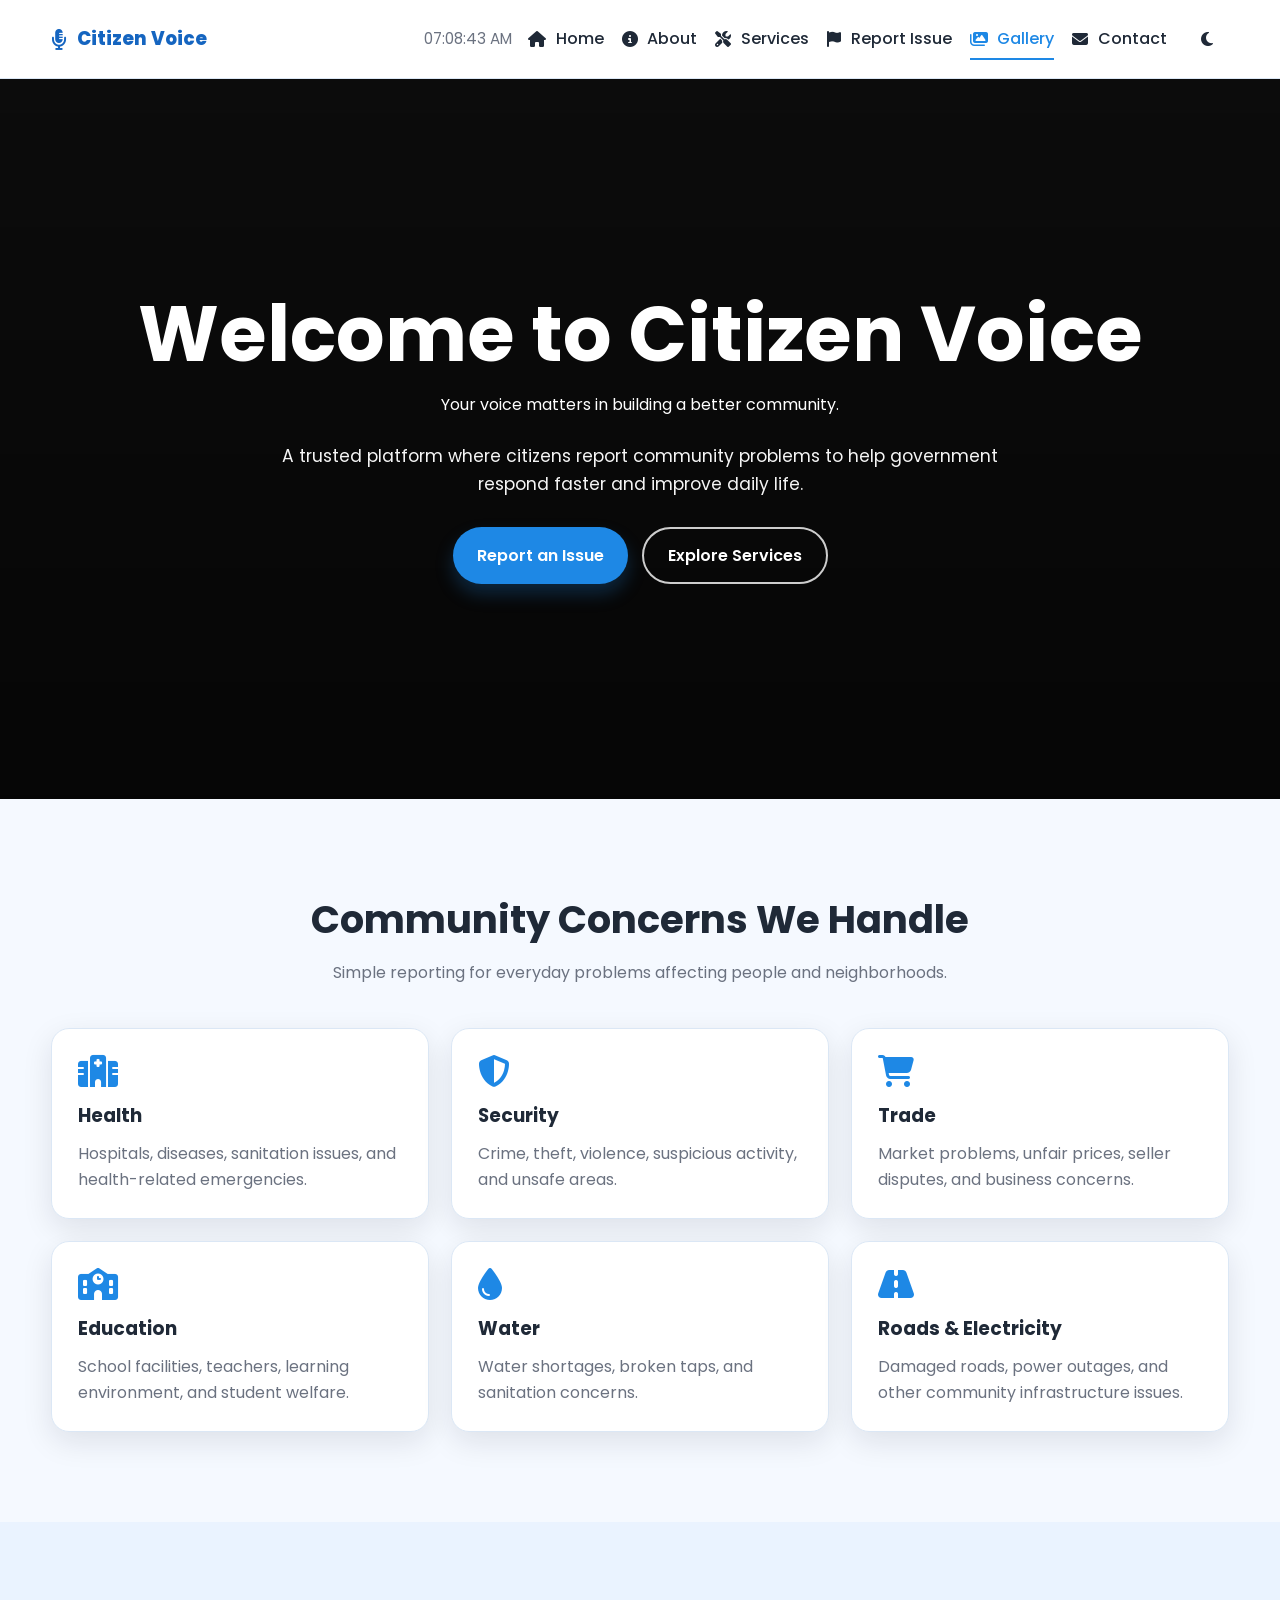
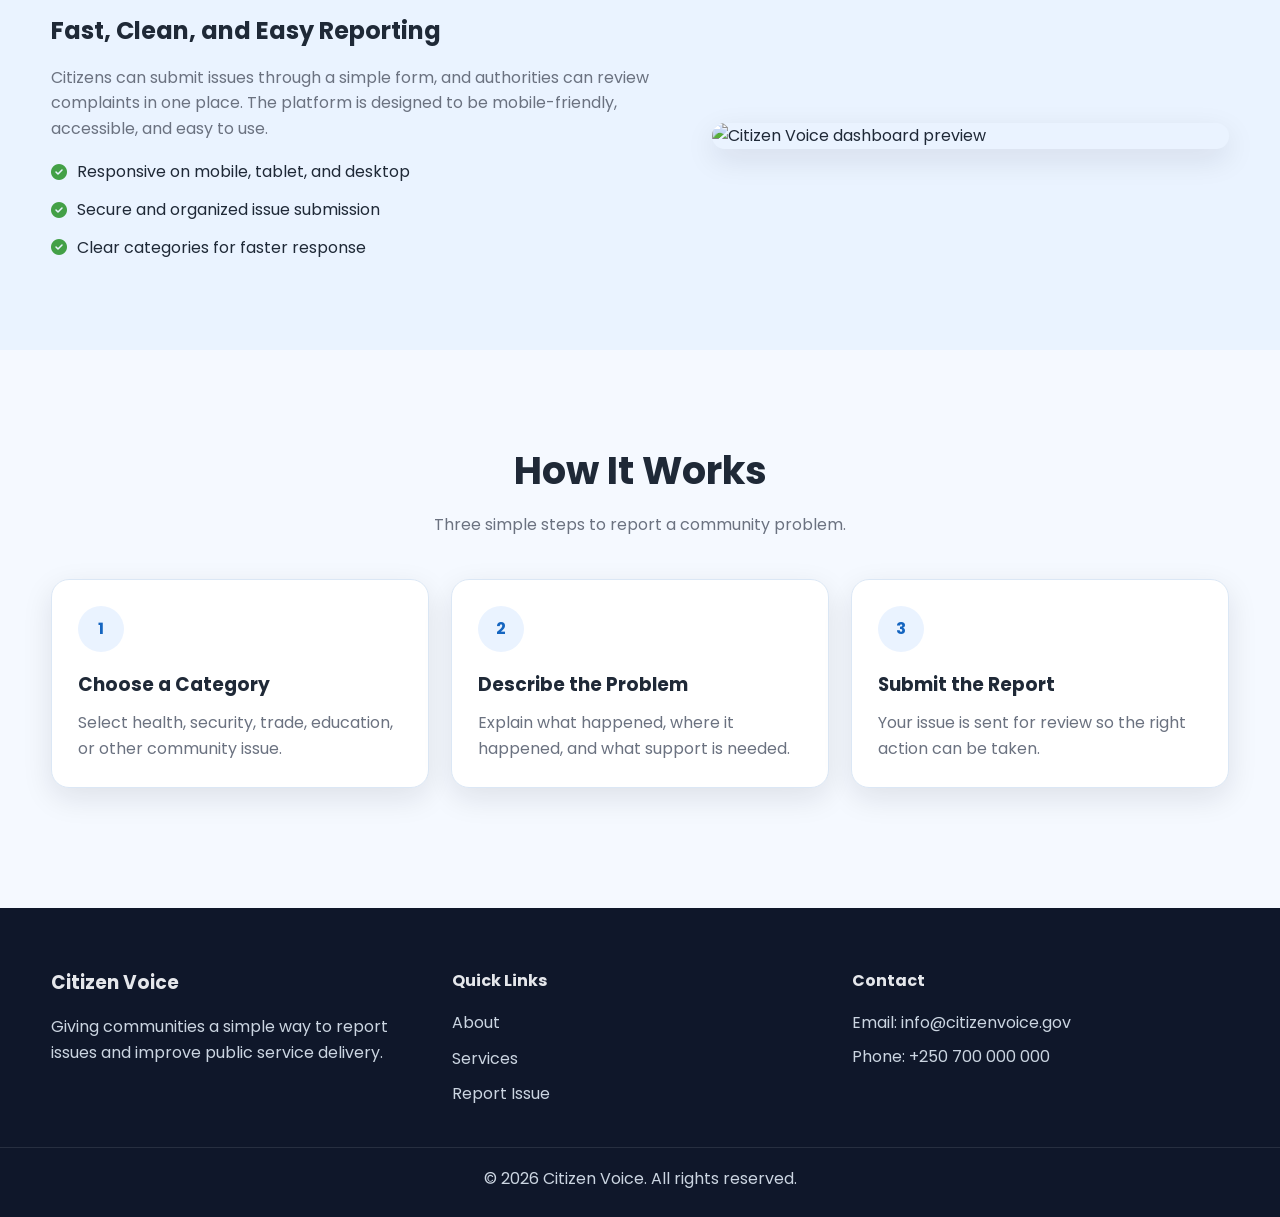
==== index.html @ 21f54de3 "Add files via upload" ====
<!DOCTYPE html>
<html lang="en">
<head>
  <meta charset="UTF-8" />
  <meta name="viewport" content="width=device-width, initial-scale=1.0" />
  <title>Citizen Voice | Home</title>
  <link rel="stylesheet" href="style.css" />
  <link rel="preconnect" href="https://fonts.googleapis.com">
  <link rel="preconnect" href="https://fonts.gstatic.com" crossorigin>
  <link href="https://fonts.googleapis.com/css2?family=Poppins:wght@300;400;500;600;700;800&display=swap" rel="stylesheet">
  <link rel="stylesheet" href="https://cdnjs.cloudflare.com/ajax/libs/font-awesome/6.5.0/css/all.min.css">
</head>
<body>
  <header class="header">
    <div class="container nav-container">
      <a href="index.html" class="logo">
        <i class="fa-solid fa-microphone-lines"></i>
        Citizen Voice
      </a>

      <button class="menu-toggle" id="menuToggle" aria-label="Toggle navigation">
        <i class="fa-solid fa-bars"></i>
      </button>
<span class="nav-time" id="navTime"></span>
      <nav class="nav" id="navMenu">
  <a href="index.html"><i class="fa-solid fa-house"></i> Home</a>
  <a href="about.html"><i class="fa-solid fa-circle-info"></i> About</a>
  <a href="services.html"><i class="fa-solid fa-tools"></i> Services</a>
  <a href="report.html"><i class="fa-solid fa-flag"></i> Report Issue</a>
  <a href="gallery.html" class="active"><i class="fa-solid fa-images"></i> Gallery</a>
  <a href="contact.html"><i class="fa-solid fa-envelope"></i> Contact</a>
  <button class="theme-toggle" id="themeToggle" aria-label="Toggle dark mode">
    <i class="fa-solid fa-moon"></i>
  </button>
</nav>
    </div>
  </header>

  <main>
    <section class="hero">
      <div class="hero-slider">
        <div class="hero-slide active"
             style="background-image: url('https://www.minaloc.gov.rw/fileadmin/_processed_/e/2/csm_Umuganda_2025_01d0dc158d.jpg');"></div>
        <div class="hero-slide"
             style="background-image: url('https://rwandainspirer.com/wp-content/uploads/2025/04/IMG_6413-scaled.jpeg');"></div>
        <div class="hero-slide"
             style="background-image: url('https://yourcommonwealth.org/wp-content/uploads/2025/01/Great-time-to-be-a-young-Rwandan-copy.jpg');"></div>
      </div>
      <div class="hero-overlay"></div>
      <div class="container hero-content fade-in">
        <h1>Welcome to Citizen Voice</h1>
        <p>Your voice matters in building a better community.</p><br>
        <p class="hero-text">
          A trusted platform where citizens report community problems to help government respond faster and improve daily life.
        </p>
        <div class="hero-actions">
          <a href="report.html" class="btn btn-primary">Report an Issue</a>
          <a href="services.html" class="btn btn-secondary">Explore Services</a>
        </div>
      </div>
    </section>

    <section class="section container fade-in">
      <div class="section-title">
        <h2>Community Concerns We Handle</h2>
        <p>Simple reporting for everyday problems affecting people and neighborhoods.</p>
      </div>

      <div class="cards-grid">
        <div class="card">
          <i class="fa-solid fa-hospital card-icon"></i>
          <h3>Health</h3>
          <p>Hospitals, diseases, sanitation issues, and health-related emergencies.</p>
        </div>

        <div class="card">
          <i class="fa-solid fa-shield-halved card-icon"></i>
          <h3>Security</h3>
          <p>Crime, theft, violence, suspicious activity, and unsafe areas.</p>
        </div>

        <div class="card">
          <i class="fa-solid fa-cart-shopping card-icon"></i>
          <h3>Trade</h3>
          <p>Market problems, unfair prices, seller disputes, and business concerns.</p>
        </div>

        <div class="card">
          <i class="fa-solid fa-school card-icon"></i>
          <h3>Education</h3>
          <p>School facilities, teachers, learning environment, and student welfare.</p>
        </div>

        <div class="card">
          <i class="fa-solid fa-droplet card-icon"></i>
          <h3>Water</h3>
          <p>Water shortages, broken taps, and sanitation concerns.</p>
        </div>

        <div class="card">
          <i class="fa-solid fa-road card-icon"></i>
          <h3>Roads & Electricity</h3>
          <p>Damaged roads, power outages, and other community infrastructure issues.</p>
        </div>
      </div>
    </section>

    <section class="section section-alt">
      <div class="container feature-wrap fade-in">
        <div class="feature-text">
          <h2>Fast, Clean, and Easy Reporting</h2>
          <p>
            Citizens can submit issues through a simple form, and authorities can review complaints in one place.
            The platform is designed to be mobile-friendly, accessible, and easy to use.
          </p>
          <ul class="feature-list">
            <li><i class="fa-solid fa-circle-check"></i> Responsive on mobile, tablet, and desktop</li>
            <li><i class="fa-solid fa-circle-check"></i> Secure and organized issue submission</li>
            <li><i class="fa-solid fa-circle-check"></i> Clear categories for faster response</li>
          </ul>
        </div>
        <div class="feature-image">
          <img src="https://cdn.dribbble.com/userupload/16861343/file/original-7061d10702506fe85c55a72fa9d0c81f.png" alt="Citizen Voice dashboard preview" />
        </div>
      </div>
    </section>

    <section class="section container fade-in">
      <div class="section-title">
        <h2>How It Works</h2>
        <p>Three simple steps to report a community problem.</p>
      </div>

      <div class="steps-grid">
        <div class="step">
          <span>1</span>
          <h3>Choose a Category</h3>
          <p>Select health, security, trade, education, or other community issue.</p>
        </div>
        <div class="step">
          <span>2</span>
          <h3>Describe the Problem</h3>
          <p>Explain what happened, where it happened, and what support is needed.</p>
        </div>
        <div class="step">
          <span>3</span>
          <h3>Submit the Report</h3>
          <p>Your issue is sent for review so the right action can be taken.</p>
        </div>
      </div>
    </section>
  </main>

  <footer class="footer">
    <div class="container footer-grid">
      <div>
        <h3>Citizen Voice</h3>
        <p>Giving communities a simple way to report issues and improve public service delivery.</p>
      </div>
      <div>
        <h4>Quick Links</h4>
        <a href="about.html">About</a>
        <a href="services.html">Services</a>
        <a href="report.html">Report Issue</a>
      </div>
      <div>
        <h4>Contact</h4>
        <p>Email: info@citizenvoice.gov</p>
        <p>Phone: +250 700 000 000</p>
      </div>
    </div>
    <div class="footer-bottom">
      <p>&copy; 2026 Citizen Voice. All rights reserved.</p>
    </div>
  </footer>

  <script src="js/script.js"></script>
</body>
</html>
---- style.css ----
/* =========================
   Citizen Voice - Main CSS
   ========================= */

/* Root variables */
:root {
  --primary: #1e88e5;
  --primary-dark: #1565c0;
  --secondary: #43a047;
  --light: #ffffff;
  --bg: #f5f9ff;
  --bg-alt: #eaf3ff;
  --text: #1f2937;
  --muted: #6b7280;
  --border: #dbe7f5;
  --shadow: 0 10px 30px rgba(15, 23, 42, 0.10);
  --radius: 18px;
  --transition: 0.3s ease;
}

/* Dark mode */
body.dark-mode {
  --light: #0f172a;
  --bg: #111827;
  --bg-alt: #1f2937;
  --text: #e5e7eb;
  --muted: #9ca3af;
  --border: #334155;
  --shadow: 0 12px 28px rgba(0, 0, 0, 0.35);
  background: var(--bg);
  color: var(--text);
}

/* Reset */
* {
  margin: 0;
  padding: 0;
  box-sizing: border-box;
}

html {
  scroll-behavior: smooth;
}

body {
  font-family: 'Poppins', sans-serif;
  line-height: 1.6;
  background: var(--bg);
  color: var(--text);
  transition: background var(--transition), color var(--transition);
}

img {
  max-width: 100%;
  display: block;
}

a {
  text-decoration: none;
  color: inherit;
}

button,
input,
select,
textarea {
  font: inherit;
}

.container {
  width: min(1180px, 92%);
  margin: auto;
}

/* Header & nav */
.header {
  position: sticky;
  top: 0;
  z-index: 1000;
  background: rgba(255,255,255,0.92);
  backdrop-filter: blur(10px);
  border-bottom: 1px solid var(--border);
}

body.dark-mode .header {
  background: rgba(15, 23, 42, 0.92);
}

.nav-container {
  min-height: 78px;
  display: flex;
  align-items: center;
  justify-content: space-between;
  gap: 16px;
}

.logo {
  display: flex;
  align-items: center;
  gap: 10px;
  font-weight: 800;
  color: var(--primary-dark);
  font-size: 1.15rem;
}

.logo i {
  font-size: 1.3rem;
}

.nav {
  display: flex;
  align-items: center;
  gap: 18px;
}

.nav a {
  display: inline-flex;
  align-items: center;
  gap: 0.6rem;
  position: relative;
  font-weight: 500;
  color: var(--text);
  padding: 6px 0;
  transition: color var(--transition);
}

.nav a::after {
  content: "";
  position: absolute;
  left: 0;
  bottom: -2px;
  height: 2px;
  width: 0;
  background: var(--primary);
  transition: width var(--transition);
}

.nav a:hover,
.nav a.active {
  color: var(--primary);
}

.nav a:hover::after,
.nav a.active::after {
  width: 100%;
}

.menu-toggle {
  display: none;
}

.theme-toggle {
  display: inline-flex;
  align-items: center;
  justify-content: center;
  width: 44px;
  height: 44px;
  border: none;
  border-radius: 999px;
  background: transparent;
  color: var(--text);
  cursor: pointer;
  transition: background var(--transition), color var(--transition);
}

.theme-toggle:hover {
  background: rgba(30, 136, 229, 0.08);
}

/* Hero */
.hero {
  position: relative;
  min-height: 80vh;
  display: flex;
  align-items: center;
  overflow: hidden;
  background: #111;
}

.hero-slider {
  position: absolute;
  inset: 0;
  z-index: 1;
}

.hero-slide {
  position: absolute;
  inset: 0;
  background-size: cover;
  background-position: center;
  background-repeat: no-repeat;
  opacity: 0;
  transform: translateX(100%);
  transition: transform 0.85s ease-in-out, opacity 0.85s ease-in-out;
  will-change: transform, opacity;
  z-index: 1;
}

.hero-slide.active {
  opacity: 1;
  transform: translateX(0);
  z-index: 2;
}

.hero-slide.prev {
  opacity: 0;
  transform: translateX(-100%);
  z-index: 1;
}

.hero-overlay {
  position: absolute;
  inset: 0;
  background: linear-gradient(180deg, rgba(0, 0, 0, 0.28), rgba(0, 0, 0, 0.65));
  z-index: 1;
}

.hero-content {
  position: relative;
  z-index: 3;
  text-align: center;
  color: #fff;
  padding: 100px 0;
}

.greeting {
  display: inline-block;
  background: rgba(255,255,255,0.15);
  padding: 8px 16px;
  border-radius: 999px;
  margin-bottom: 18px;
  font-weight: 500;
}

.hero h1 {
  font-size: clamp(2.6rem, 6vw, 5rem);
  line-height: 1.05;
  margin-bottom: 18px;
}

.hero-text {
  max-width: 760px;
  margin: 0 auto 28px;
  font-size: 1.08rem;
  opacity: 0.96;
}

.hero-actions {
  display: flex;
  justify-content: center;
  gap: 14px;
  flex-wrap: wrap;
}

/* Hero images (e.g., in page-hero sections) - full-width, responsive, with cover fit */
/* .hero-image { ... } */
/* .about-image, .services-image, .report-image { ... } */

/* Keep hero slider styles (for index.html) */
.hero-slider {
  position: absolute;
  inset: 0;
}

.hero-slide {
  position: absolute;
  inset: 0;
  width: 100%;
  height: 100%;
  background-size: cover;
  background-position: center;
  background-repeat: no-repeat;
  opacity: 0;
  transition: opacity 1s ease;
}

.hero-slide.active {
  opacity: 1;
}

/* Keep gallery styles (for gallery.html) */
.gallery-grid {
  display: grid;
  grid-template-columns: repeat(3, 1fr);
  gap: 18px;
}

.gallery-item {
  overflow: hidden;
  border-radius: var(--radius);
  box-shadow: var(--shadow);
  transform: translateX(-40px);
  opacity: 0;
  animation: slideInRight 0.8s ease forwards;
  animation-delay: var(--delay, 0s);
}

@keyframes slideInRight {
  from {
    transform: translateX(-40px);
    opacity: 0;
  }
  to {
    transform: translateX(0);
    opacity: 1;
  }
}

.gallery-item img {
  width: 100%;
  height: 100%;
  aspect-ratio: 4 / 3;
  object-fit: cover;
  transition: transform 0.4s ease;
}

.gallery-item:hover img {
  transform: scale(1.05);
}

@keyframes slideIn {
  from {
    transform: translateX(-40px);
    opacity: 0;
  }
  to {
    transform: translateX(0);
    opacity: 1;
  }
}

.real-time {
  font-size: 0.95rem;
  color: var(--muted);
  margin-top: 0.5rem;
}

/* Section images (e.g., in about.html, services.html, report.html) - inline, responsive */
.about-image, .services-image, .report-image {
  width: 100%;
  max-width: 600px; /* Fits within container */
  height: auto;
  object-fit: cover;
  border-radius: 8px;
  margin-bottom: 20px; /* Spacing for text below */
  box-shadow: 0 2px 4px rgba(0, 0, 0, 0.1);
} */

/* Gallery images (e.g., in gallery.html) - grid-friendly, square-ish for uniformity */
.gallery-grid img {
  width: 100%;
  height: 250px; /* Fixed height for grid consistency */
  object-fit: cover;
  border-radius: 8px;
  transition: transform 0.3s ease; /* Adds hover effect matching fade-in */
}

.gallery-grid img:hover {
  transform: scale(1.05); /* Subtle zoom on hover */
}

/* Section styles */
.section {
  padding: 90px 0;
}

.section-alt {
  background: var(--bg-alt);
}

.section-title {
  text-align: center;
  margin-bottom: 42px;
}

.section-title h2 {
  font-size: clamp(1.7rem, 3vw, 2.6rem);
  margin-bottom: 10px;
}

.section-title p {
  color: var(--muted);
}

.cards-grid,
.services-grid {
  display: grid;
  grid-template-columns: repeat(3, 1fr);
  gap: 22px;
}

.card,
.service-card,
.info-box,
.step,
.contact-info,
.form-wrapper {
  background: var(--light);
  border: 1px solid var(--border);
  border-radius: var(--radius);
  box-shadow: var(--shadow);
}

.card,
.service-card,
.step {
  padding: 26px;
  transition: transform var(--transition), box-shadow var(--transition);
}

.card:hover,
.service-card:hover,
.step:hover {
  transform: translateY(-6px);
}

.card-icon,
.service-card i {
  color: var(--primary);
  font-size: 2rem;
  margin-bottom: 14px;
}

.card h3,
.service-card h3,
.step h3 {
  margin-bottom: 10px;
}

.card p,
.service-card p,
.step p,
.feature-text p,
.info-box p,
.contact-info p {
  color: var(--muted);
}

/* Buttons */
.btn {
  display: inline-flex;
  align-items: center;
  justify-content: center;
  gap: 10px;
  border: none;
  border-radius: 999px;
  padding: 14px 24px;
  font-weight: 600;
  cursor: pointer;
  transition: transform var(--transition), background var(--transition), color var(--transition), box-shadow var(--transition);
}

.btn:hover {
  transform: translateY(-2px);
}

.btn-primary {
  background: var(--primary);
  color: white;
  box-shadow: 0 10px 18px rgba(30, 136, 229, 0.25);
}

.btn-primary:hover {
  background: var(--primary-dark);
}

.btn-secondary {
  background: transparent;
  color: #fff;
  border: 2px solid rgba(255,255,255,0.8);
}

.btn-secondary:hover {
  background: #fff;
  color: var(--primary-dark);
}

/* Feature area */
.feature-wrap {
  display: grid;
  grid-template-columns: 1.1fr 0.9fr;
  gap: 30px;
  align-items: center;
}

.feature-wrap.reverse {
  grid-template-columns: 0.9fr 1.1fr;
}

.feature-text h2,
.feature-text h3 {
  margin-bottom: 14px;
}

.feature-image img {
  border-radius: var(--radius);
  box-shadow: var(--shadow);
}

.feature-list {
  list-style: none;
  margin-top: 18px;
  display: grid;
  gap: 12px;
}

.feature-list li {
  display: flex;
  align-items: center;
  gap: 10px;
  color: var(--text);
}

.feature-list i {
  color: var(--secondary);
}

/* Steps */
.steps-grid {
  display: grid;
  grid-template-columns: repeat(3, 1fr);
  gap: 22px;
}

.step span {
  width: 46px;
  height: 46px;
  display: inline-grid;
  place-items: center;
  border-radius: 50%;
  background: var(--bg-alt);
  color: var(--primary-dark);
  font-weight: 700;
  margin-bottom: 18px;
}

/* Page hero */
.page-hero {
  padding: 70px 0;
  background: linear-gradient(135deg, var(--primary), var(--secondary));
  color: white;
  text-align: center;
}

.page-hero h1 {
  font-size: clamp(2.1rem, 4vw, 3.5rem);
  margin-bottom: 10px;
}

.page-hero p {
  max-width: 720px;
  margin: 0 auto;
  opacity: 0.95;
}

/* Two column */
.two-column {
  display: grid;
  grid-template-columns: 1.1fr 0.9fr;
  gap: 30px;
  align-items: start;
}

.info-box {
  padding: 28px;
}

/* Forms */
.form-wrapper {
  display: grid;
  grid-template-columns: 1.2fr 0.8fr;
  gap: 24px;
  padding: 28px;
}

.report-form,
.contact-form {
  display: grid;
  grid-template-columns: repeat(2, 1fr);
  gap: 18px;
}

.form-group {
  display: flex;
  flex-direction: column;
  gap: 8px;
}

.full-width {
  grid-column: 1 / -1;
}

label {
  font-weight: 600;
}

input,
select,
textarea {
  width: 100%;
  border: 1px solid var(--border);
  background: transparent;
  color: var(--text);
  border-radius: 14px;
  padding: 14px 16px;
  outline: none;
  transition: border-color var(--transition), box-shadow var(--transition), transform var(--transition);
}

input:focus,
select:focus,
textarea:focus {
  border-color: var(--primary);
  box-shadow: 0 0 0 4px rgba(30, 136, 229, 0.12);
}

textarea {
  resize: vertical;
  min-height: 150px;
}

.form-message {
  grid-column: 1 / -1;
  font-weight: 600;
  color: var(--secondary);
}

.form-side {
  padding: 12px 6px;
}

/* Gallery */
.gallery-grid {
  display: grid;
  grid-template-columns: repeat(3, 1fr);
  gap: 18px;
}

.gallery-item {
  overflow: hidden;
  border-radius: var(--radius);
  box-shadow: var(--shadow);
}

.gallery-item img {
  width: 100%;
  height: 100%;
  aspect-ratio: 3 / 2;
  object-fit: cover;
  transition: transform 0.4s ease, opacity 0.4s ease;
}

.gallery-item:hover img {
  transform: scale(1.08);
  opacity: 0.92;
}

/* Contact */
.contact-grid {
  display: grid;
  grid-template-columns: 0.85fr 1.15fr;
  gap: 24px;
}

.contact-info {
  padding: 28px;
}

.contact-info i {
  color: var(--primary);
  margin-right: 8px;
}

/* Footer */
.footer {
  background: #0f172a;
  color: #e5e7eb;
  margin-top: 30px;
}

.footer-grid {
  padding: 60px 0 30px;
  display: grid;
  grid-template-columns: repeat(3, 1fr);
  gap: 24px;
}

.footer h3,
.footer h4 {
  margin-bottom: 16px;
}

.footer a {
  display: block;
  color: #cbd5e1;
  margin-bottom: 10px;
  transition: color var(--transition);
}

.footer a:hover {
  color: #fff;
}

.footer p {
  color: #cbd5e1;
  margin-bottom: 8px;
}

.footer-bottom {
  border-top: 1px solid rgba(255,255,255,0.1);
  text-align: center;
  padding: 18px 0;
  color: #cbd5e1;
}

/* Modal */
.modal {
  position: fixed;
  inset: 0;
  background: rgba(15, 23, 42, 0.62);
  display: none;
  place-items: center;
  z-index: 2000;
  padding: 20px;
}

.modal.show {
  display: grid;
}

.modal-content {
  width: min(460px, 100%);
  text-align: center;
  background: var(--light);
  color: var(--text);
  border-radius: var(--radius);
  padding: 32px;
  box-shadow: var(--shadow);
}

.modal-icon {
  font-size: 3rem;
  color: var(--secondary);
  margin-bottom: 16px;
}

.modal-content h3 {
  margin-bottom: 10px;
}

.modal-content p {
  color: var(--muted);
  margin-bottom: 20px;
}

/* Animation */
.fade-in {
  animation: fadeUp 0.8s ease both;
}

@keyframes fadeUp {
  from {
    opacity: 0;
    transform: translateY(18px);
  }
  to {
    opacity: 1;
    transform: translateY(0);
  }
}

/* Responsive */
@media (max-width: 992px) {
  .cards-grid,
  .services-grid,
  .steps-grid,
  .gallery-grid,
  .footer-grid,
  .feature-wrap,
  .feature-wrap.reverse,
  .two-column,
  .form-wrapper,
  .contact-grid {
    grid-template-columns: 1fr 1fr;
  }

  .hero {
    min-height: 78vh;
  }
}

@media (max-width: 768px) {
  .menu-toggle,
  .theme-toggle {
    display: inline-flex;
    align-items: center;
    justify-content: center;
    width: 44px;
    height: 44px;
    border-radius: 50%;
    background: var(--bg-alt);
  }

  .nav {
    position: absolute;
    top: 78px;
    left: 0;
    right: 0;
    flex-direction: column;
    align-items: flex-start;
    gap: 0;
    background: var(--light);
    border-bottom: 1px solid var(--border);
    box-shadow: var(--shadow);
    padding: 12px 0;
    max-height: 0;
    overflow: hidden;
    transition: max-height 0.35s ease;
  }

  .nav.open {
    max-height: 420px;
  }

  .nav a,
  .nav button {
    width: 100%;
    padding: 14px 24px;
  }

  .nav a::after {
    display: none;
  }

  .nav a:hover {
    background: var(--bg-alt);
  }

  .cards-grid,
  .services-grid,
  .steps-grid,
  .gallery-grid,
  .footer-grid,
  .feature-wrap,
  .feature-wrap.reverse,
  .two-column,
  .form-wrapper,
  .contact-grid,
  .report-form,
  .contact-form {
    grid-template-columns: 1fr;
  }

  .hero-content {
    padding: 80px 0;
  }

  .section {
    padding: 70px 0;
  }
}

@media (max-width: 480px) {
  .btn {
    width: 100%;
  }

  .hero-actions {
    flex-direction: column;
    width: 100%;
  }

  .hero-actions .btn {
    width: 100%;
  }

  .container {
    width: min(1180px, 94%);
  }
}

.nav-time {
  margin-left: auto;
  color: var(--muted);
  font-size: 0.95rem;
  white-space: nowrap;
}

@media (max-width: 768px) {
  .nav-time {
    margin: 0 1rem;
  }
}
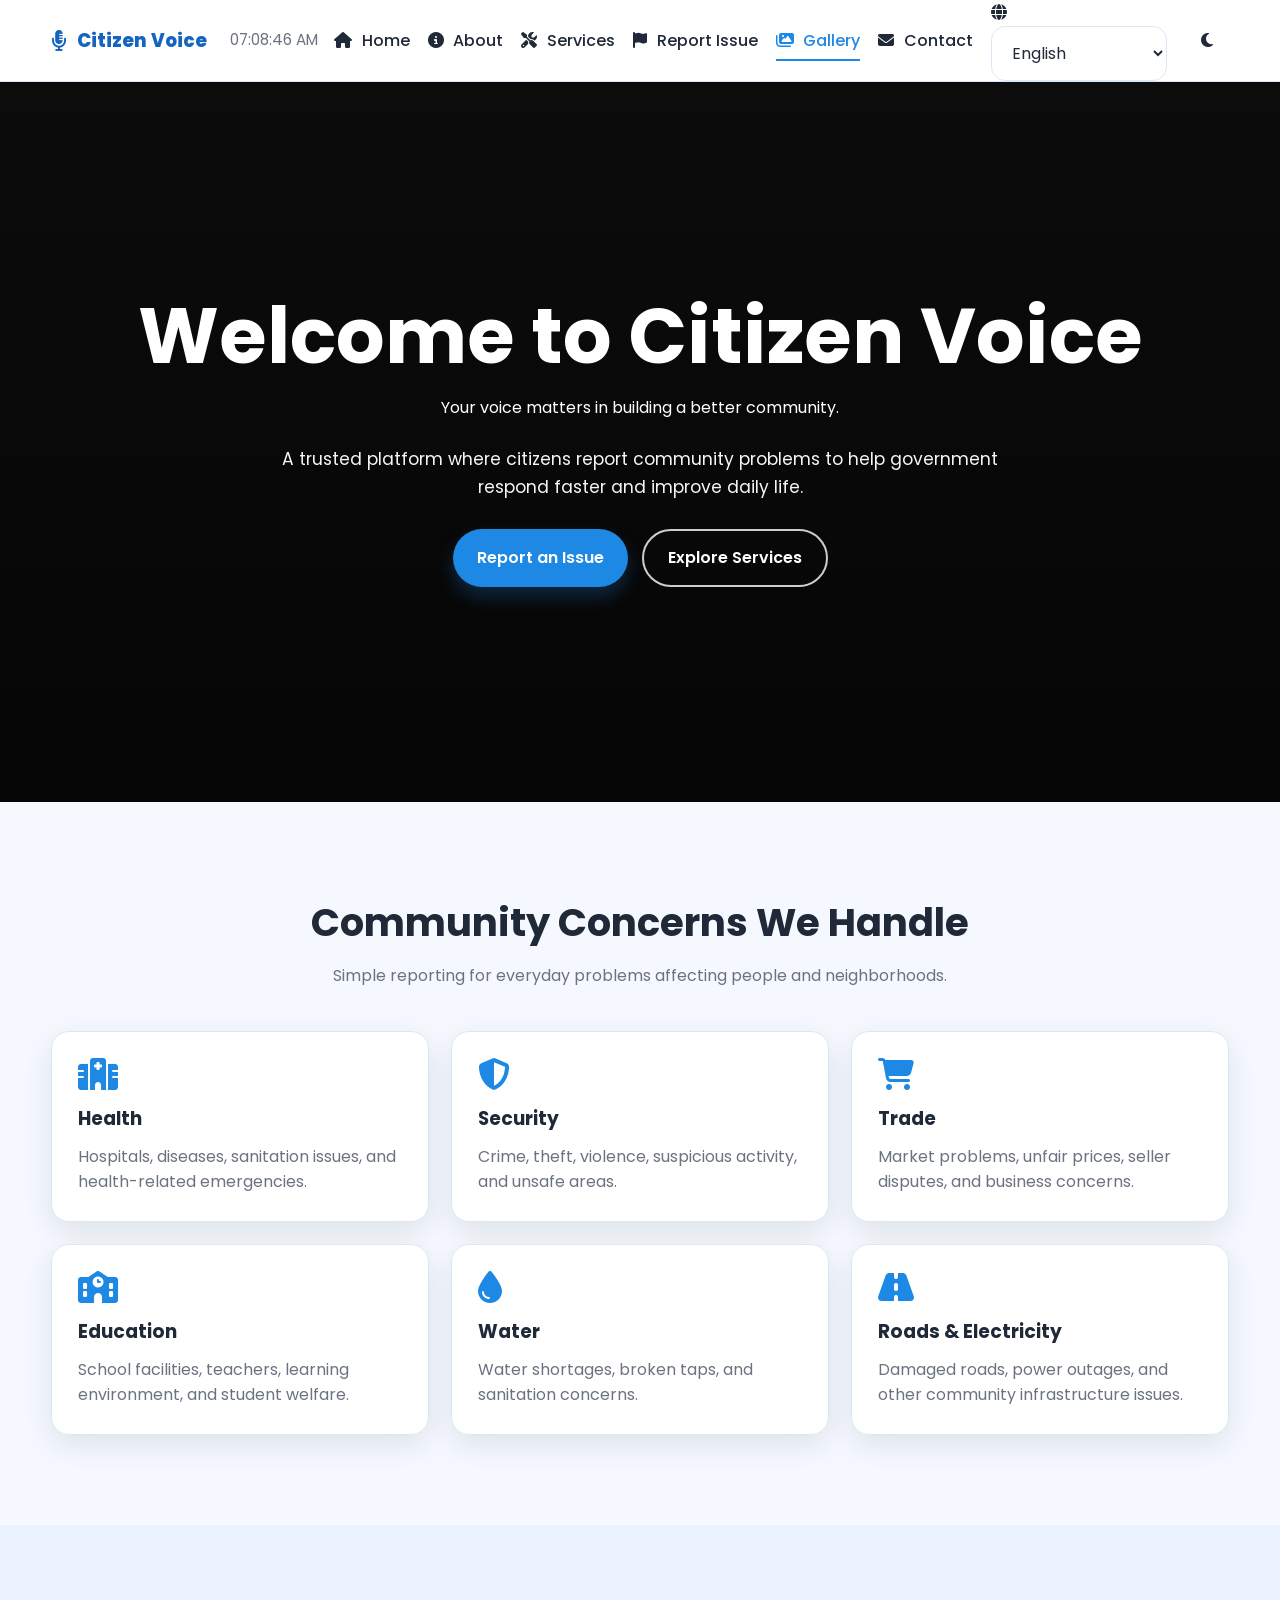
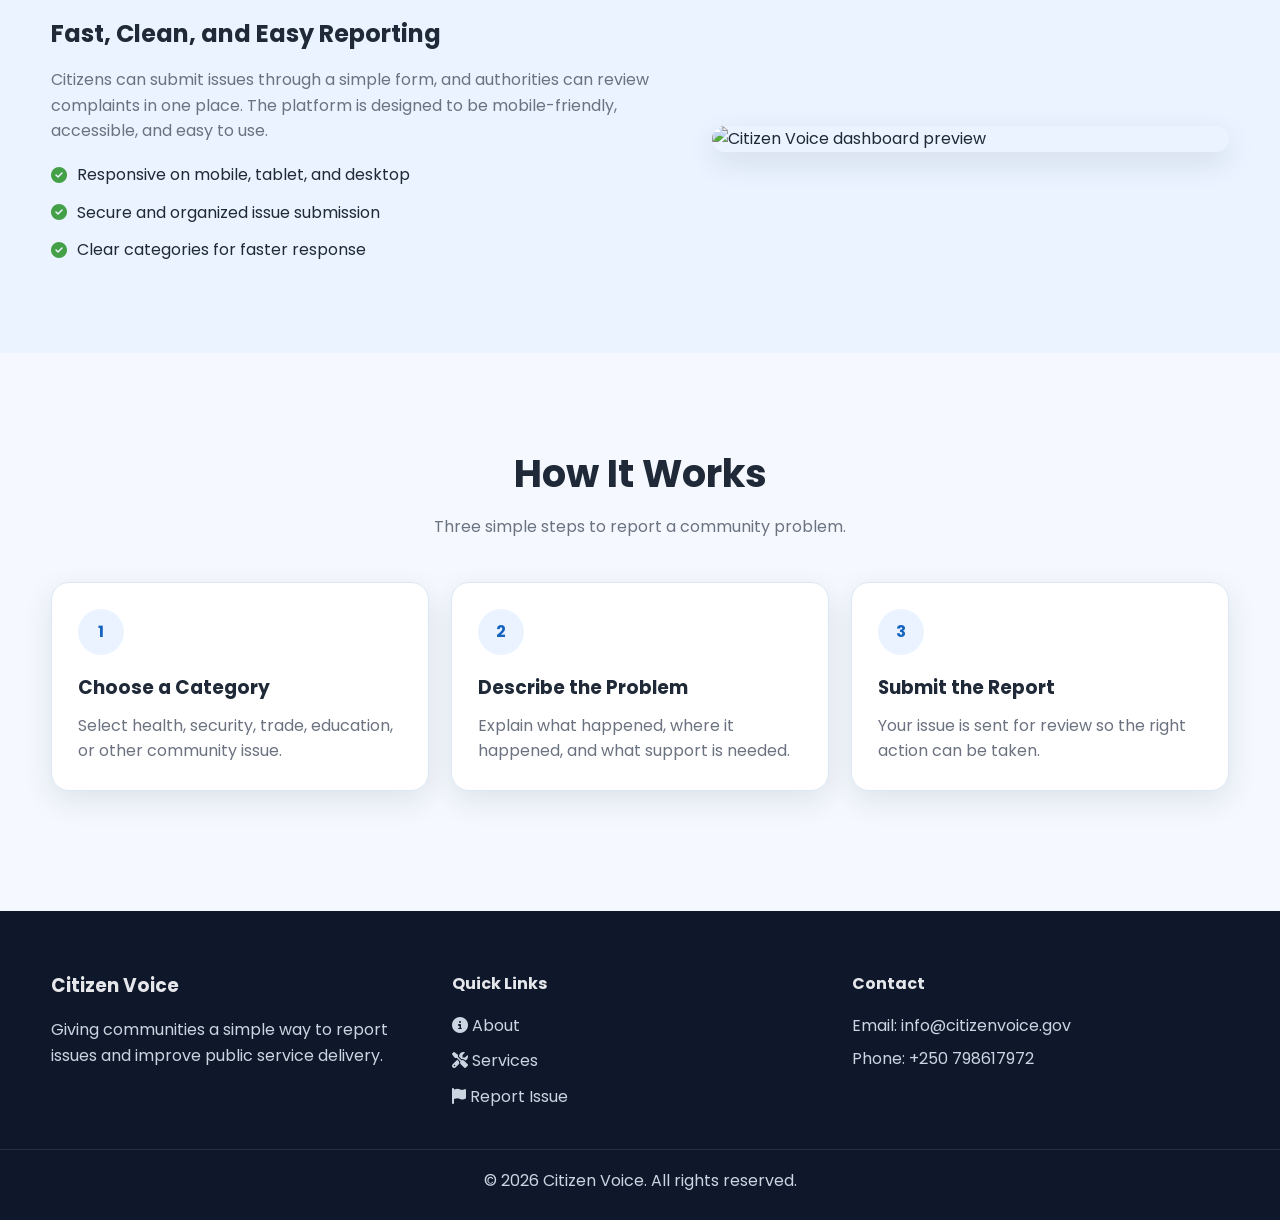
==== commit 73925a21: "Update index.html" ====
--- a/index.html
+++ b/index.html
@@ -3,7 +3,7 @@
 <head>
   <meta charset="UTF-8" />
   <meta name="viewport" content="width=device-width, initial-scale=1.0" />
-  <title>Citizen Voice | Home</title>
+  <title data-translate="title.home">Citizen Voice | Home</title>
   <link rel="stylesheet" href="style.css" />
   <link rel="preconnect" href="https://fonts.googleapis.com">
   <link rel="preconnect" href="https://fonts.gstatic.com" crossorigin>
@@ -23,12 +23,20 @@
       </button>
 <span class="nav-time" id="navTime"></span>
       <nav class="nav" id="navMenu">
-  <a href="index.html"><i class="fa-solid fa-house"></i> Home</a>
-  <a href="about.html"><i class="fa-solid fa-circle-info"></i> About</a>
-  <a href="services.html"><i class="fa-solid fa-tools"></i> Services</a>
-  <a href="report.html"><i class="fa-solid fa-flag"></i> Report Issue</a>
-  <a href="gallery.html" class="active"><i class="fa-solid fa-images"></i> Gallery</a>
-  <a href="contact.html"><i class="fa-solid fa-envelope"></i> Contact</a>
+  <a href="index.html" data-translate="nav.home"><i class="fa-solid fa-house"></i> Home</a>
+  <a href="about.html" data-translate="nav.about"><i class="fa-solid fa-circle-info"></i> About</a>
+  <a href="services.html" data-translate="nav.services"><i class="fa-solid fa-tools"></i> Services</a>
+  <a href="report.html" data-translate="nav.report"><i class="fa-solid fa-flag"></i> Report Issue</a>
+  <a href="gallery.html" class="active" data-translate="nav.gallery"><i class="fa-solid fa-images"></i> Gallery</a>
+  <a href="contact.html" data-translate="nav.contact"><i class="fa-solid fa-envelope"></i> Contact</a>
+  <div class="language-selector">
+    <i class="fa-solid fa-globe"></i>
+    <select id="languageSelect" aria-label="Select language">
+      <option value="en">English</option>
+      <option value="rw">Kinyarwanda</option>
+      <option value="fr">Français</option>
+    </select>
+  </div>
   <button class="theme-toggle" id="themeToggle" aria-label="Toggle dark mode">
     <i class="fa-solid fa-moon"></i>
   </button>
@@ -48,59 +56,59 @@
       </div>
       <div class="hero-overlay"></div>
       <div class="container hero-content fade-in">
-        <h1>Welcome to Citizen Voice</h1>
-        <p>Your voice matters in building a better community.</p><br>
-        <p class="hero-text">
+        <h1 data-translate="hero.title">Welcome to Citizen Voice</h1>
+        <p data-translate="hero.subtitle">Your voice matters in building a better community.</p><br>
+        <p class="hero-text" data-translate="hero.description">
           A trusted platform where citizens report community problems to help government respond faster and improve daily life.
         </p>
         <div class="hero-actions">
-          <a href="report.html" class="btn btn-primary">Report an Issue</a>
-          <a href="services.html" class="btn btn-secondary">Explore Services</a>
+          <a href="report.html" class="btn btn-primary" data-translate="hero.reportBtn">Report an Issue</a>
+          <a href="services.html" class="btn btn-secondary" data-translate="hero.servicesBtn">Explore Services</a>
         </div>
       </div>
     </section>
 
     <section class="section container fade-in">
       <div class="section-title">
-        <h2>Community Concerns We Handle</h2>
-        <p>Simple reporting for everyday problems affecting people and neighborhoods.</p>
+        <h2 data-translate="concerns.title">Community Concerns We Handle</h2>
+        <p data-translate="concerns.subtitle">Simple reporting for everyday problems affecting people and neighborhoods.</p>
       </div>
 
       <div class="cards-grid">
         <div class="card">
           <i class="fa-solid fa-hospital card-icon"></i>
-          <h3>Health</h3>
-          <p>Hospitals, diseases, sanitation issues, and health-related emergencies.</p>
+          <h3 data-translate="card.health.title">Health</h3>
+          <p data-translate="card.health.desc">Hospitals, diseases, sanitation issues, and health-related emergencies.</p>
         </div>
 
         <div class="card">
           <i class="fa-solid fa-shield-halved card-icon"></i>
-          <h3>Security</h3>
-          <p>Crime, theft, violence, suspicious activity, and unsafe areas.</p>
+          <h3 data-translate="card.security.title">Security</h3>
+          <p data-translate="card.security.desc">Crime, theft, violence, suspicious activity, and unsafe areas.</p>
         </div>
 
         <div class="card">
           <i class="fa-solid fa-cart-shopping card-icon"></i>
-          <h3>Trade</h3>
-          <p>Market problems, unfair prices, seller disputes, and business concerns.</p>
+          <h3 data-translate="card.trade.title">Trade</h3>
+          <p data-translate="card.trade.desc">Market problems, unfair prices, seller disputes, and business concerns.</p>
         </div>
 
         <div class="card">
           <i class="fa-solid fa-school card-icon"></i>
-          <h3>Education</h3>
-          <p>School facilities, teachers, learning environment, and student welfare.</p>
+          <h3 data-translate="card.education.title">Education</h3>
+          <p data-translate="card.education.desc">School facilities, teachers, learning environment, and student welfare.</p>
         </div>
 
         <div class="card">
           <i class="fa-solid fa-droplet card-icon"></i>
-          <h3>Water</h3>
-          <p>Water shortages, broken taps, and sanitation concerns.</p>
+          <h3 data-translate="card.water.title">Water</h3>
+          <p data-translate="card.water.desc">Water shortages, broken taps, and sanitation concerns.</p>
         </div>
 
         <div class="card">
           <i class="fa-solid fa-road card-icon"></i>
-          <h3>Roads & Electricity</h3>
-          <p>Damaged roads, power outages, and other community infrastructure issues.</p>
+          <h3 data-translate="card.infrastructure.title">Roads & Electricity</h3>
+          <p data-translate="card.infrastructure.desc">Damaged roads, power outages, and other community infrastructure issues.</p>
         </div>
       </div>
     </section>
@@ -108,15 +116,15 @@
     <section class="section section-alt">
       <div class="container feature-wrap fade-in">
         <div class="feature-text">
-          <h2>Fast, Clean, and Easy Reporting</h2>
-          <p>
+          <h2 data-translate="feature.title">Fast, Clean, and Easy Reporting</h2>
+          <p data-translate="feature.desc">
             Citizens can submit issues through a simple form, and authorities can review complaints in one place.
             The platform is designed to be mobile-friendly, accessible, and easy to use.
           </p>
           <ul class="feature-list">
-            <li><i class="fa-solid fa-circle-check"></i> Responsive on mobile, tablet, and desktop</li>
-            <li><i class="fa-solid fa-circle-check"></i> Secure and organized issue submission</li>
-            <li><i class="fa-solid fa-circle-check"></i> Clear categories for faster response</li>
+            <li data-translate="feature.list1"><i class="fa-solid fa-circle-check"></i> Responsive on mobile, tablet, and desktop</li>
+            <li data-translate="feature.list2"><i class="fa-solid fa-circle-check"></i> Secure and organized issue submission</li>
+            <li data-translate="feature.list3"><i class="fa-solid fa-circle-check"></i> Clear categories for faster response</li>
           </ul>
         </div>
         <div class="feature-image">
@@ -127,25 +135,25 @@
 
     <section class="section container fade-in">
       <div class="section-title">
-        <h2>How It Works</h2>
-        <p>Three simple steps to report a community problem.</p>
+        <h2 data-translate="how.title">How It Works</h2>
+        <p data-translate="how.subtitle">Three simple steps to report a community problem.</p>
       </div>
 
       <div class="steps-grid">
         <div class="step">
           <span>1</span>
-          <h3>Choose a Category</h3>
-          <p>Select health, security, trade, education, or other community issue.</p>
+          <h3 data-translate="step1.title">Choose a Category</h3>
+          <p data-translate="step1.desc">Select health, security, trade, education, or other community issue.</p>
         </div>
         <div class="step">
           <span>2</span>
-          <h3>Describe the Problem</h3>
-          <p>Explain what happened, where it happened, and what support is needed.</p>
+          <h3 data-translate="step2.title">Describe the Problem</h3>
+          <p data-translate="step2.desc">Explain what happened, where it happened, and what support is needed.</p>
         </div>
         <div class="step">
           <span>3</span>
-          <h3>Submit the Report</h3>
-          <p>Your issue is sent for review so the right action can be taken.</p>
+          <h3 data-translate="step3.title">Submit the Report</h3>
+          <p data-translate="step3.desc">Your issue is sent for review so the right action can be taken.</p>
         </div>
       </div>
     </section>
@@ -154,26 +162,26 @@
   <footer class="footer">
     <div class="container footer-grid">
       <div>
-        <h3>Citizen Voice</h3>
-        <p>Giving communities a simple way to report issues and improve public service delivery.</p>
+        <h3 data-translate="footer.brand">Citizen Voice</h3>
+        <p data-translate="footer.desc">Giving communities a simple way to report issues and improve public service delivery.</p>
       </div>
       <div>
-        <h4>Quick Links</h4>
-        <a href="about.html">About</a>
-        <a href="services.html">Services</a>
-        <a href="report.html">Report Issue</a>
+        <h4 data-translate="footer.links.title">Quick Links</h4>
+        <a href="about.html" data-translate="footer.links.about"><i class="fa-solid fa-circle-info"></i> About</a>
+        <a href="services.html" data-translate="footer.links.services"><i class="fa-solid fa-tools"></i> Services</a>
+        <a href="report.html" data-translate="footer.links.report"><i class="fa-solid fa-flag"></i> Report Issue</a>
       </div>
       <div>
-        <h4>Contact</h4>
-        <p>Email: info@citizenvoice.gov</p>
-        <p>Phone: +250 700 000 000</p>
+        <h4 data-translate="footer.contact.title">Contact</h4>
+        <p data-translate="footer.contact.email">Email: info@citizenvoice.gov</p>
+        <p data-translate="footer.contact.phone">Phone: +250 798617972 </p>
       </div>
     </div>
     <div class="footer-bottom">
-      <p>&copy; 2026 Citizen Voice. All rights reserved.</p>
+      <p data-translate="footer.copyright">&copy; 2026 Citizen Voice. All rights reserved.</p>
     </div>
   </footer>
 
   <script src="js/script.js"></script>
 </body>
-</html>+</html>
